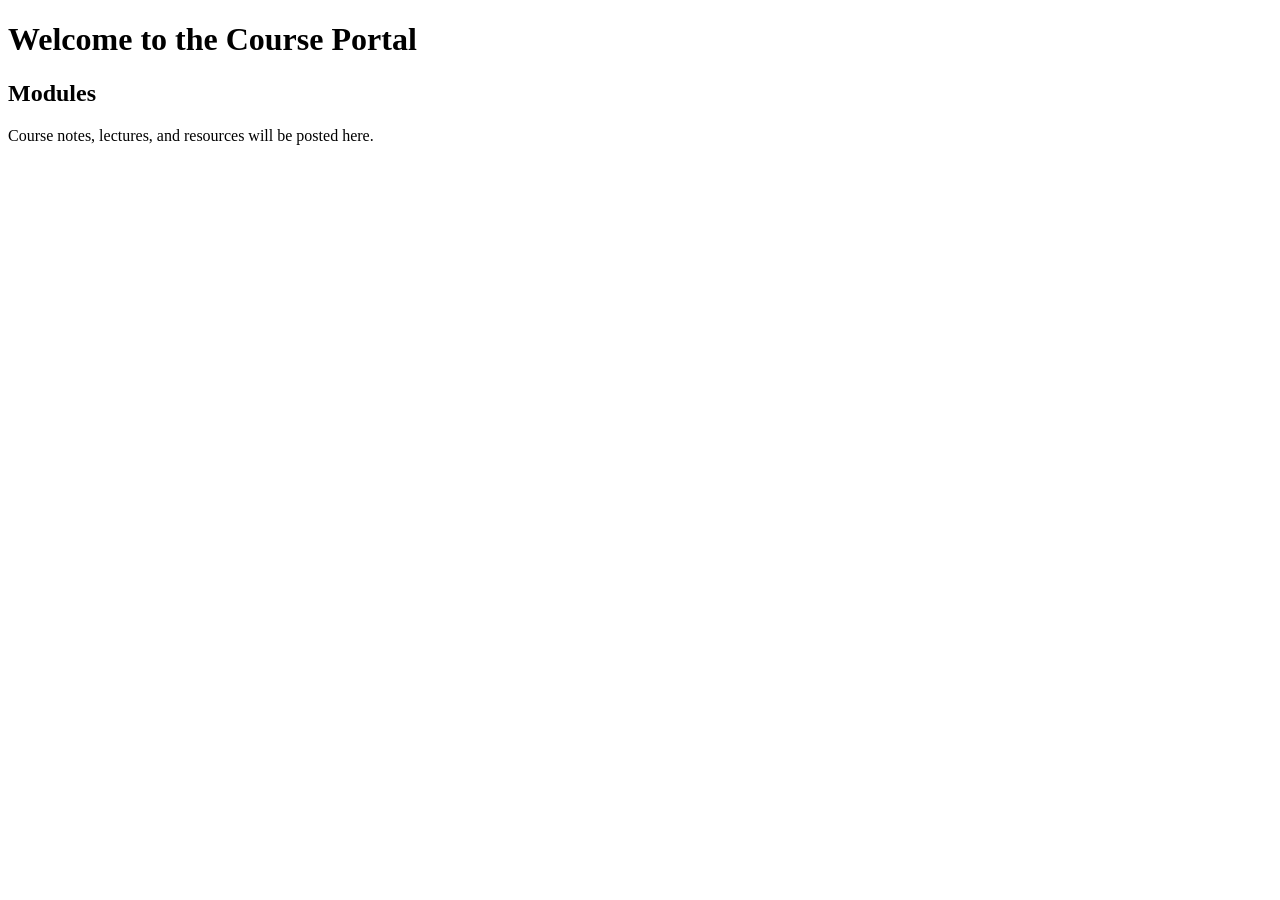
==== index.html @ 561d1044 "Initial commit" ====
<!DOCTYPE html>
<html lang="en">
<head>
  <meta charset="UTF-8">
  <meta name="viewport" content="width=device-width, initial-scale=1.0">
  <title>Educational Learning Portal</title>
  <link rel="stylesheet" href="styles.css">
</head>
<body>
  <header>
    <h1>Welcome to the Course Portal</h1>
  </header>
  <main>
    <section>
      <h2>Modules</h2>
      <p>Course notes, lectures, and resources will be posted here.</p>
    </section>
  </main>
  <script src="app.js"></script>
</body>
</html>
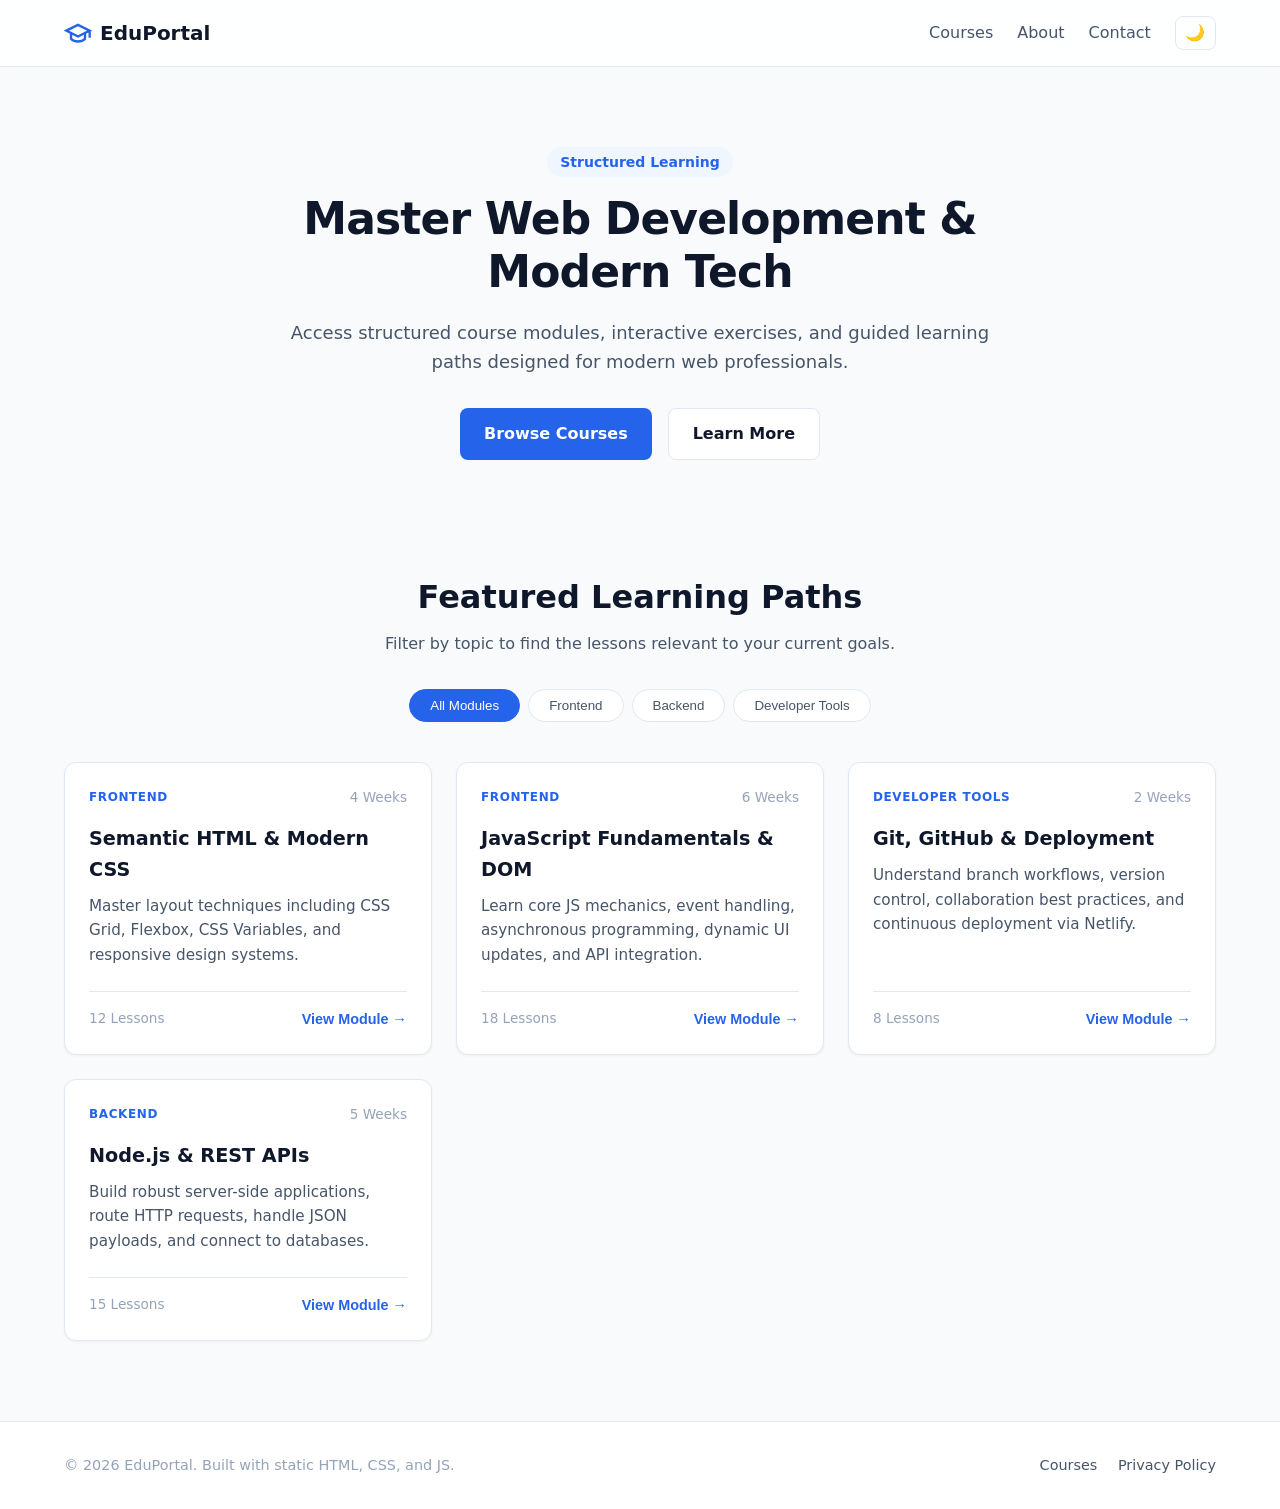
==== commit a2046ced: "Add professional template with dark mode and filterable courses" ====
--- a/index.html
+++ b/index.html
@@ -3,19 +3,151 @@
 <head>
   <meta charset="UTF-8">
   <meta name="viewport" content="width=device-width, initial-scale=1.0">
-  <title>Educational Learning Portal</title>
+  <title>EduPortal — Learning Hub</title>
   <link rel="stylesheet" href="styles.css">
 </head>
 <body>
-  <header>
-    <h1>Welcome to the Course Portal</h1>
+  <!-- Navigation Header -->
+  <header class="navbar">
+    <div class="container nav-container">
+      <a href="#" class="brand">
+        <svg class="brand-icon" viewBox="0 0 24 24" fill="none" stroke="currentColor" stroke-width="2">
+          <path d="M22 10v6M2 10l10-5 10 5-10 5z"/>
+          <path d="M6 12v5c3 3 9 3 12 0v-5"/>
+        </svg>
+        <span>EduPortal</span>
+      </a>
+
+      <nav class="nav-links">
+        <a href="#courses">Courses</a>
+        <a href="#about">About</a>
+        <a href="#contact">Contact</a>
+        <button id="theme-toggle" class="btn-theme" aria-label="Toggle Dark Mode">
+          🌙
+        </button>
+      </nav>
+    </div>
   </header>
-  <main>
-    <section>
-      <h2>Modules</h2>
-      <p>Course notes, lectures, and resources will be posted here.</p>
-    </section>
-  </main>
+
+  <!-- Hero Section -->
+  <section class="hero">
+    <div class="container hero-container">
+      <div class="hero-content">
+        <span class="badge">Structured Learning</span>
+        <h1>Master Web Development & Modern Tech</h1>
+        <p>Access structured course modules, interactive exercises, and guided learning paths designed for modern web professionals.</p>
+        <div class="hero-actions">
+          <a href="#courses" class="btn btn-primary">Browse Courses</a>
+          <a href="#about" class="btn btn-secondary">Learn More</a>
+        </div>
+      </div>
+    </div>
+  </section>
+
+  <!-- Courses Section -->
+  <section id="courses" class="courses container">
+    <div class="section-header">
+      <h2>Featured Learning Paths</h2>
+      <p>Filter by topic to find the lessons relevant to your current goals.</p>
+    </div>
+
+    <!-- Category Filter Controls -->
+    <div class="filter-bar">
+      <button class="filter-btn active" data-filter="all">All Modules</button>
+      <button class="filter-btn" data-filter="frontend">Frontend</button>
+      <button class="filter-btn" data-filter="backend">Backend</button>
+      <button class="filter-btn" data-filter="tools">Developer Tools</button>
+    </div>
+
+    <!-- Course Cards Grid -->
+    <div class="course-grid" id="course-grid">
+      
+      <article class="card" data-category="frontend">
+        <div class="card-header">
+          <span class="card-category">Frontend</span>
+          <span class="card-duration">4 Weeks</span>
+        </div>
+        <div class="card-body">
+          <h3>Semantic HTML & Modern CSS</h3>
+          <p>Master layout techniques including CSS Grid, Flexbox, CSS Variables, and responsive design systems.</p>
+        </div>
+        <div class="card-footer">
+          <span class="status">12 Lessons</span>
+          <button class="btn-link" onclick="openModule('HTML & CSS')">View Module &rarr;</button>
+        </div>
+      </article>
+
+      <article class="card" data-category="frontend">
+        <div class="card-header">
+          <span class="card-category">Frontend</span>
+          <span class="card-duration">6 Weeks</span>
+        </div>
+        <div class="card-body">
+          <h3>JavaScript Fundamentals & DOM</h3>
+          <p>Learn core JS mechanics, event handling, asynchronous programming, dynamic UI updates, and API integration.</p>
+        </div>
+        <div class="card-footer">
+          <span class="status">18 Lessons</span>
+          <button class="btn-link" onclick="openModule('JavaScript')">View Module &rarr;</button>
+        </div>
+      </article>
+
+      <article class="card" data-category="tools">
+        <div class="card-header">
+          <span class="card-category">Developer Tools</span>
+          <span class="card-duration">2 Weeks</span>
+        </div>
+        <div class="card-body">
+          <h3>Git, GitHub & Deployment</h3>
+          <p>Understand branch workflows, version control, collaboration best practices, and continuous deployment via Netlify.</p>
+        </div>
+        <div class="card-footer">
+          <span class="status">8 Lessons</span>
+          <button class="btn-link" onclick="openModule('Git & Deployment')">View Module &rarr;</button>
+        </div>
+      </article>
+
+      <article class="card" data-category="backend">
+        <div class="card-header">
+          <span class="card-category">Backend</span>
+          <span class="card-duration">5 Weeks</span>
+        </div>
+        <div class="card-body">
+          <h3>Node.js & REST APIs</h3>
+          <p>Build robust server-side applications, route HTTP requests, handle JSON payloads, and connect to databases.</p>
+        </div>
+        <div class="card-footer">
+          <span class="status">15 Lessons</span>
+          <button class="btn-link" onclick="openModule('Node.js')">View Module &rarr;</button>
+        </div>
+      </article>
+
+    </div>
+  </section>
+
+  <!-- Interactive Modal Dialog -->
+  <dialog id="lesson-modal" class="modal">
+    <div class="modal-content">
+      <button class="modal-close" id="modal-close" aria-label="Close dialog">&times;</button>
+      <h3 id="modal-title">Module Overview</h3>
+      <p id="modal-description">Detailed syllabus content will load here dynamically.</p>
+      <div class="modal-actions">
+        <button class="btn btn-primary" id="modal-confirm">Start Learning</button>
+      </div>
+    </div>
+  </dialog>
+
+  <!-- Footer -->
+  <footer class="footer">
+    <div class="container footer-container">
+      <p>&copy; 2026 EduPortal. Built with static HTML, CSS, and JS.</p>
+      <div class="footer-links">
+        <a href="#courses">Courses</a>
+        <a href="#about">Privacy Policy</a>
+      </div>
+    </div>
+  </footer>
+
   <script src="app.js"></script>
 </body>
 </html>
--- a/styles.css
+++ b/styles.css
@@ -0,0 +1,434 @@
+/* ==========================================================================
+   1. System Design Tokens (Variables)
+   ========================================================================== */
+:root {
+  --bg-primary: #f8fafc;
+  --bg-surface: #ffffff;
+  --bg-nav: rgba(255, 255, 255, 0.85);
+  --text-primary: #0f172a;
+  --text-secondary: #475569;
+  --text-muted: #94a3b8;
+  --accent: #2563eb;
+  --accent-hover: #1d4ed8;
+  --accent-light: #eff6ff;
+  --border: #e2e8f0;
+  --shadow-sm: 0 1px 3px rgba(0, 0, 0, 0.05);
+  --shadow-md: 0 4px 6px -1px rgba(0, 0, 0, 0.1), 0 2px 4px -2px rgba(0, 0, 0, 0.05);
+  --shadow-lg: 0 10px 15px -3px rgba(0, 0, 0, 0.1), 0 4px 6px -4px rgba(0, 0, 0, 0.05);
+  --radius: 12px;
+  --transition: all 0.25s cubic-bezier(0.4, 0, 0.2, 1);
+}
+
+/* Dark Theme Overrides */
+[data-theme="dark"] {
+  --bg-primary: #0f172a;
+  --bg-surface: #1e293b;
+  --bg-nav: rgba(30, 41, 59, 0.85);
+  --text-primary: #f8fafc;
+  --text-secondary: #cbd5e1;
+  --text-muted: #64748b;
+  --accent: #3b82f6;
+  --accent-hover: #60a5fa;
+  --accent-light: rgba(59, 130, 246, 0.15);
+  --border: #334155;
+  --shadow-sm: 0 1px 3px rgba(0, 0, 0, 0.3);
+  --shadow-md: 0 4px 6px -1px rgba(0, 0, 0, 0.4);
+  --shadow-lg: 0 10px 15px -3px rgba(0, 0, 0, 0.5);
+}
+
+/* ==========================================================================
+   2. Base & Typography
+   ========================================================================== */
+* {
+  box-sizing: border-box;
+  margin: 0;
+  padding: 0;
+}
+
+html {
+  scroll-behavior: smooth;
+  font-family: system-ui, -apple-system, BlinkMacSystemFont, 'Segoe UI', Roboto, Oxygen, Ubuntu, Cantarell, sans-serif;
+}
+
+body {
+  background-color: var(--bg-primary);
+  color: var(--text-primary);
+  line-height: 1.6;
+  transition: background-color 0.3s ease, color 0.3s ease;
+}
+
+.container {
+  max-width: 1200px;
+  margin: 0 auto;
+  padding: 0 1.5rem;
+}
+
+/* ==========================================================================
+   3. Header & Navigation
+   ========================================================================== */
+.navbar {
+  position: sticky;
+  top: 0;
+  z-index: 100;
+  background-color: var(--bg-nav);
+  backdrop-filter: blur(12px);
+  border-bottom: 1px solid var(--border);
+  padding: 1rem 0;
+}
+
+.nav-container {
+  display: flex;
+  justify-content: space-between;
+  align-items: center;
+}
+
+.brand {
+  display: flex;
+  align-items: center;
+  gap: 0.5rem;
+  font-weight: 700;
+  font-size: 1.25rem;
+  color: var(--text-primary);
+  text-decoration: none;
+}
+
+.brand-icon {
+  width: 28px;
+  height: 28px;
+  stroke: var(--accent);
+}
+
+.nav-links {
+  display: flex;
+  align-items: center;
+  gap: 1.5rem;
+}
+
+.nav-links a {
+  color: var(--text-secondary);
+  text-decoration: none;
+  font-weight: 500;
+  transition: var(--transition);
+}
+
+.nav-links a:hover {
+  color: var(--accent);
+}
+
+.btn-theme {
+  background: none;
+  border: 1px solid var(--border);
+  padding: 0.4rem 0.6rem;
+  border-radius: 8px;
+  cursor: pointer;
+  font-size: 1rem;
+  color: var(--text-primary);
+  transition: var(--transition);
+}
+
+.btn-theme:hover {
+  background-color: var(--accent-light);
+}
+
+/* ==========================================================================
+   4. Hero Section
+   ========================================================================== */
+.hero {
+  padding: 5rem 0 4rem;
+  text-align: center;
+}
+
+.hero-container {
+  max-width: 800px;
+}
+
+.badge {
+  display: inline-block;
+  padding: 0.25rem 0.85rem;
+  background-color: var(--accent-light);
+  color: var(--accent);
+  font-weight: 600;
+  font-size: 0.875rem;
+  border-radius: 50px;
+  margin-bottom: 1rem;
+}
+
+.hero h1 {
+  font-size: 2.75rem;
+  line-height: 1.2;
+  font-weight: 800;
+  margin-bottom: 1.25rem;
+  letter-spacing: -0.02em;
+}
+
+.hero p {
+  font-size: 1.125rem;
+  color: var(--text-secondary);
+  margin-bottom: 2rem;
+}
+
+.hero-actions {
+  display: flex;
+  justify-content: center;
+  gap: 1rem;
+}
+
+/* ==========================================================================
+   5. Buttons & Controls
+   ========================================================================== */
+.btn {
+  display: inline-flex;
+  align-items: center;
+  justify-content: center;
+  padding: 0.75rem 1.5rem;
+  font-size: 1rem;
+  font-weight: 600;
+  border-radius: 8px;
+  text-decoration: none;
+  transition: var(--transition);
+  cursor: pointer;
+  border: none;
+}
+
+.btn-primary {
+  background-color: var(--accent);
+  color: #ffffff;
+}
+
+.btn-primary:hover {
+  background-color: var(--accent-hover);
+}
+
+.btn-secondary {
+  background-color: var(--bg-surface);
+  color: var(--text-primary);
+  border: 1px solid var(--border);
+}
+
+.btn-secondary:hover {
+  background-color: var(--accent-light);
+}
+
+/* ==========================================================================
+   6. Courses & Filter Bar
+   ========================================================================== */
+.courses {
+  padding: 3rem 1.5rem 5rem;
+}
+
+.section-header {
+  text-align: center;
+  margin-bottom: 2rem;
+}
+
+.section-header h2 {
+  font-size: 2rem;
+  margin-bottom: 0.5rem;
+}
+
+.section-header p {
+  color: var(--text-secondary);
+}
+
+.filter-bar {
+  display: flex;
+  justify-content: center;
+  gap: 0.5rem;
+  margin-bottom: 2.5rem;
+  flex-wrap: wrap;
+}
+
+.filter-btn {
+  background: var(--bg-surface);
+  border: 1px solid var(--border);
+  color: var(--text-secondary);
+  padding: 0.5rem 1.25rem;
+  border-radius: 50px;
+  font-weight: 500;
+  cursor: pointer;
+  transition: var(--transition);
+}
+
+.filter-btn:hover,
+.filter-btn.active {
+  background-color: var(--accent);
+  color: #ffffff;
+  border-color: var(--accent);
+}
+
+/* ==========================================================================
+   7. Card Grid Layout
+   ========================================================================== */
+.course-grid {
+  display: grid;
+  grid-template-columns: repeat(auto-fill, minmax(280px, 1fr));
+  gap: 1.5rem;
+}
+
+.card {
+  background-color: var(--bg-surface);
+  border: 1px solid var(--border);
+  border-radius: var(--radius);
+  padding: 1.5rem;
+  display: flex;
+  flex-direction: column;
+  box-shadow: var(--shadow-sm);
+  transition: var(--transition);
+}
+
+.card:hover {
+  transform: translateY(-4px);
+  box-shadow: var(--shadow-lg);
+  border-color: var(--accent);
+}
+
+.card.hidden {
+  display: none;
+}
+
+.card-header {
+  display: flex;
+  justify-content: space-between;
+  align-items: center;
+  margin-bottom: 1rem;
+}
+
+.card-category {
+  font-size: 0.75rem;
+  text-transform: uppercase;
+  letter-spacing: 0.05em;
+  font-weight: 700;
+  color: var(--accent);
+}
+
+.card-duration {
+  font-size: 0.85rem;
+  color: var(--text-muted);
+}
+
+.card-body h3 {
+  font-size: 1.2rem;
+  margin-bottom: 0.5rem;
+}
+
+.card-body p {
+  font-size: 0.95rem;
+  color: var(--text-secondary);
+  margin-bottom: 1.5rem;
+}
+
+.card-footer {
+  margin-top: auto;
+  display: flex;
+  justify-content: space-between;
+  align-items: center;
+  padding-top: 1rem;
+  border-top: 1px solid var(--border);
+}
+
+.status {
+  font-size: 0.85rem;
+  color: var(--text-muted);
+}
+
+.btn-link {
+  background: none;
+  border: none;
+  color: var(--accent);
+  font-weight: 600;
+  cursor: pointer;
+  font-size: 0.9rem;
+  transition: var(--transition);
+}
+
+.btn-link:hover {
+  color: var(--accent-hover);
+}
+
+/* ==========================================================================
+   8. Modal Dialog Component
+   ========================================================================== */
+.modal {
+  margin: auto;
+  padding: 0;
+  border: none;
+  border-radius: var(--radius);
+  background: transparent;
+}
+
+.modal::backdrop {
+  background: rgba(0, 0, 0, 0.5);
+  backdrop-filter: blur(4px);
+}
+
+.modal-content {
+  background-color: var(--bg-surface);
+  color: var(--text-primary);
+  padding: 2rem;
+  max-width: 450px;
+  border-radius: var(--radius);
+  border: 1px solid var(--border);
+  box-shadow: var(--shadow-lg);
+  position: relative;
+}
+
+.modal-close {
+  position: absolute;
+  top: 1rem;
+  right: 1rem;
+  background: none;
+  border: none;
+  font-size: 1.5rem;
+  color: var(--text-muted);
+  cursor: pointer;
+}
+
+.modal h3 {
+  margin-bottom: 1rem;
+}
+
+.modal p {
+  color: var(--text-secondary);
+  margin-bottom: 1.5rem;
+}
+
+/* ==========================================================================
+   9. Footer & Responsive Layout
+   ========================================================================== */
+.footer {
+  border-top: 1px solid var(--border);
+  padding: 2rem 0;
+  background-color: var(--bg-surface);
+}
+
+.footer-container {
+  display: flex;
+  justify-content: space-between;
+  align-items: center;
+  flex-wrap: wrap;
+  gap: 1rem;
+  font-size: 0.9rem;
+  color: var(--text-muted);
+}
+
+.footer-links a {
+  color: var(--text-secondary);
+  text-decoration: none;
+  margin-left: 1rem;
+}
+
+@media (max-width: 640px) {
+  .hero h1 {
+    font-size: 2rem;
+  }
+  .hero-actions {
+    flex-direction: column;
+  }
+  .footer-container {
+    flex-direction: column;
+    text-align: center;
+  }
+  .footer-links a {
+    margin: 0 0.5rem;
+  }
+}
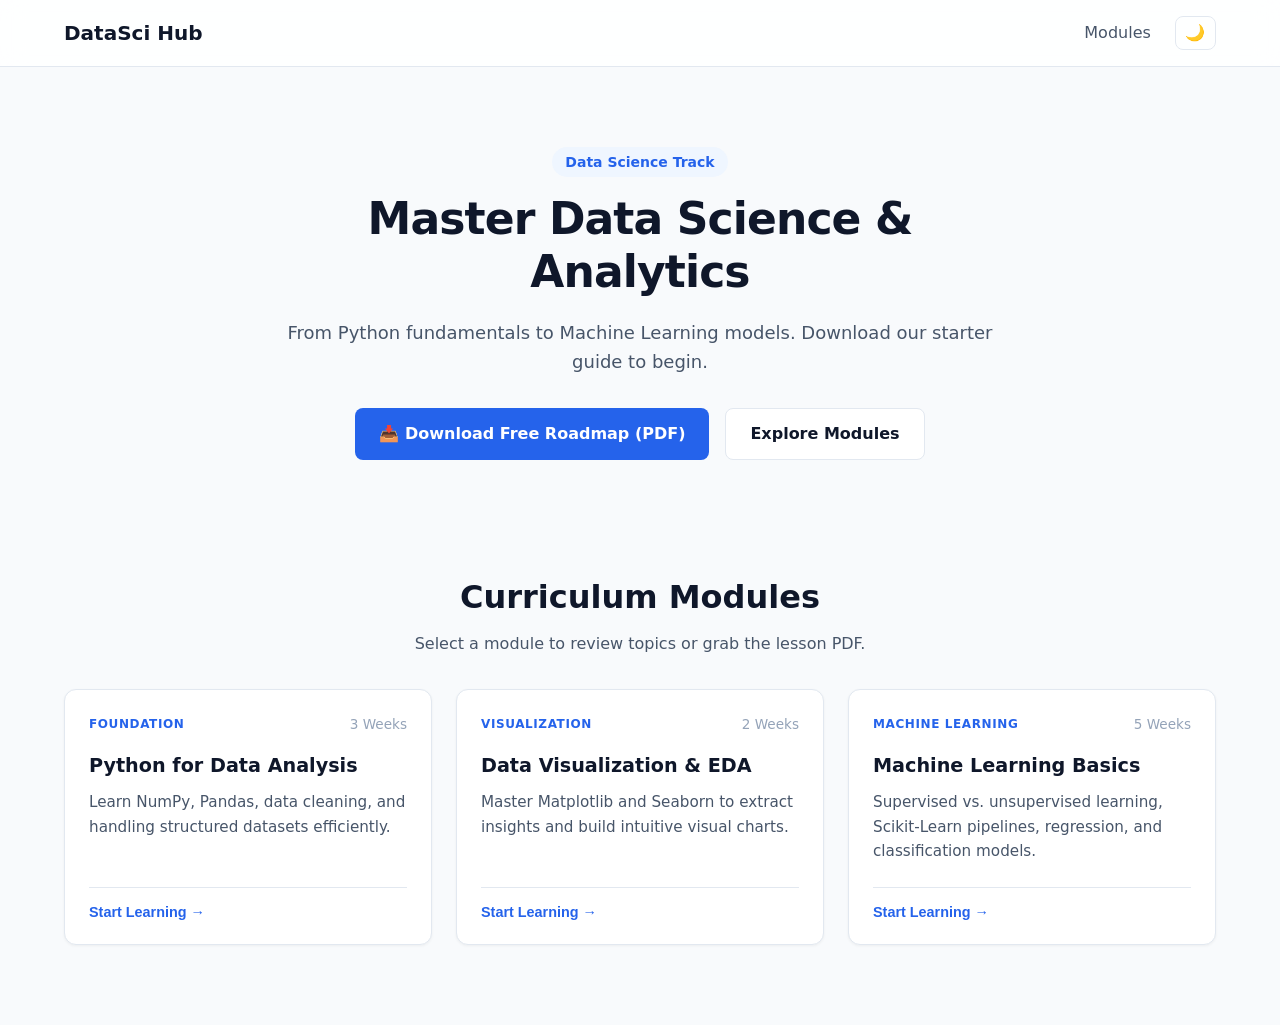
==== commit 0d901755: "add Pdf document" ====
--- a/index.html
+++ b/index.html
@@ -3,28 +3,19 @@
 <head>
   <meta charset="UTF-8">
   <meta name="viewport" content="width=device-width, initial-scale=1.0">
-  <title>EduPortal — Learning Hub</title>
+  <title>Data Science Hub</title>
   <link rel="stylesheet" href="styles.css">
 </head>
 <body>
-  <!-- Navigation Header -->
+  <!-- Header -->
   <header class="navbar">
     <div class="container nav-container">
       <a href="#" class="brand">
-        <svg class="brand-icon" viewBox="0 0 24 24" fill="none" stroke="currentColor" stroke-width="2">
-          <path d="M22 10v6M2 10l10-5 10 5-10 5z"/>
-          <path d="M6 12v5c3 3 9 3 12 0v-5"/>
-        </svg>
-        <span>EduPortal</span>
+        <span>DataSci Hub</span>
       </a>
-
       <nav class="nav-links">
-        <a href="#courses">Courses</a>
-        <a href="#about">About</a>
-        <a href="#contact">Contact</a>
-        <button id="theme-toggle" class="btn-theme" aria-label="Toggle Dark Mode">
-          🌙
-        </button>
+        <a href="#courses">Modules</a>
+        <button id="theme-toggle" class="btn-theme">🌙</button>
       </nav>
     </div>
   </header>
@@ -32,122 +23,97 @@
   <!-- Hero Section -->
   <section class="hero">
     <div class="container hero-container">
-      <div class="hero-content">
-        <span class="badge">Structured Learning</span>
-        <h1>Master Web Development & Modern Tech</h1>
-        <p>Access structured course modules, interactive exercises, and guided learning paths designed for modern web professionals.</p>
-        <div class="hero-actions">
-          <a href="#courses" class="btn btn-primary">Browse Courses</a>
-          <a href="#about" class="btn btn-secondary">Learn More</a>
-        </div>
+      <span class="badge">Data Science Track</span>
+      <h1>Master Data Science & Analytics</h1>
+      <p>From Python fundamentals to Machine Learning models. Download our starter guide to begin.</p>
+      <div class="hero-actions">
+        <!-- Direct PDF Download Link -->
+        <a href="assets/data-science-roadmap.pdf" download class="btn btn-primary">
+          📥 Download Free Roadmap (PDF)
+        </a>
+        <a href="#courses" class="btn btn-secondary">Explore Modules</a>
       </div>
     </div>
   </section>
 
-  <!-- Courses Section -->
+  <!-- Data Science Modules -->
   <section id="courses" class="courses container">
     <div class="section-header">
-      <h2>Featured Learning Paths</h2>
-      <p>Filter by topic to find the lessons relevant to your current goals.</p>
+      <h2>Curriculum Modules</h2>
+      <p>Select a module to review topics or grab the lesson PDF.</p>
     </div>
 
-    <!-- Category Filter Controls -->
-    <div class="filter-bar">
-      <button class="filter-btn active" data-filter="all">All Modules</button>
-      <button class="filter-btn" data-filter="frontend">Frontend</button>
-      <button class="filter-btn" data-filter="backend">Backend</button>
-      <button class="filter-btn" data-filter="tools">Developer Tools</button>
-    </div>
-
-    <!-- Course Cards Grid -->
-    <div class="course-grid" id="course-grid">
+    <div class="course-grid">
       
-      <article class="card" data-category="frontend">
+      <!-- Module 1 -->
+      <article class="card">
         <div class="card-header">
-          <span class="card-category">Frontend</span>
-          <span class="card-duration">4 Weeks</span>
+          <span class="card-category">Foundation</span>
+          <span class="card-duration">3 Weeks</span>
         </div>
         <div class="card-body">
-          <h3>Semantic HTML & Modern CSS</h3>
-          <p>Master layout techniques including CSS Grid, Flexbox, CSS Variables, and responsive design systems.</p>
+          <h3>Python for Data Analysis</h3>
+          <p>Learn NumPy, Pandas, data cleaning, and handling structured datasets efficiently.</p>
         </div>
         <div class="card-footer">
-          <span class="status">12 Lessons</span>
-          <button class="btn-link" onclick="openModule('HTML & CSS')">View Module &rarr;</button>
+          <button class="btn-link" onclick="openModule('Python for Data Analysis', 'assets/data-science-roadmap.pdf')">
+            Start Learning &rarr;
+          </button>
         </div>
       </article>
 
-      <article class="card" data-category="frontend">
+      <!-- Module 2 -->
+      <article class="card">
         <div class="card-header">
-          <span class="card-category">Frontend</span>
-          <span class="card-duration">6 Weeks</span>
+          <span class="card-category">Visualization</span>
+          <span class="card-duration">2 Weeks</span>
         </div>
         <div class="card-body">
-          <h3>JavaScript Fundamentals & DOM</h3>
-          <p>Learn core JS mechanics, event handling, asynchronous programming, dynamic UI updates, and API integration.</p>
+          <h3>Data Visualization & EDA</h3>
+          <p>Master Matplotlib and Seaborn to extract insights and build intuitive visual charts.</p>
         </div>
         <div class="card-footer">
-          <span class="status">18 Lessons</span>
-          <button class="btn-link" onclick="openModule('JavaScript')">View Module &rarr;</button>
+          <button class="btn-link" onclick="openModule('Data Visualization & EDA', 'assets/data-science-roadmap.pdf')">
+            Start Learning &rarr;
+          </button>
         </div>
       </article>
 
-      <article class="card" data-category="tools">
+      <!-- Module 3 -->
+      <article class="card">
         <div class="card-header">
-          <span class="card-category">Developer Tools</span>
-          <span class="card-duration">2 Weeks</span>
-        </div>
-        <div class="card-body">
-          <h3>Git, GitHub & Deployment</h3>
-          <p>Understand branch workflows, version control, collaboration best practices, and continuous deployment via Netlify.</p>
-        </div>
-        <div class="card-footer">
-          <span class="status">8 Lessons</span>
-          <button class="btn-link" onclick="openModule('Git & Deployment')">View Module &rarr;</button>
-        </div>
-      </article>
-
-      <article class="card" data-category="backend">
-        <div class="card-header">
-          <span class="card-category">Backend</span>
+          <span class="card-category">Machine Learning</span>
           <span class="card-duration">5 Weeks</span>
         </div>
         <div class="card-body">
-          <h3>Node.js & REST APIs</h3>
-          <p>Build robust server-side applications, route HTTP requests, handle JSON payloads, and connect to databases.</p>
+          <h3>Machine Learning Basics</h3>
+          <p>Supervised vs. unsupervised learning, Scikit-Learn pipelines, regression, and classification models.</p>
         </div>
         <div class="card-footer">
-          <span class="status">15 Lessons</span>
-          <button class="btn-link" onclick="openModule('Node.js')">View Module &rarr;</button>
+          <button class="btn-link" onclick="openModule('Machine Learning Basics', 'assets/data-science-roadmap.pdf')">
+            Start Learning &rarr;
+          </button>
         </div>
       </article>
 
     </div>
   </section>
 
-  <!-- Interactive Modal Dialog -->
+  <!-- Interactive Modal with PDF Download -->
   <dialog id="lesson-modal" class="modal">
     <div class="modal-content">
-      <button class="modal-close" id="modal-close" aria-label="Close dialog">&times;</button>
+      <button class="modal-close" id="modal-close">&times;</button>
       <h3 id="modal-title">Module Overview</h3>
-      <p id="modal-description">Detailed syllabus content will load here dynamically.</p>
+      <p id="modal-description">Course details load here...</p>
       <div class="modal-actions">
-        <button class="btn btn-primary" id="modal-confirm">Start Learning</button>
+        <!-- Dynamic PDF Download Button inside Modal -->
+        <a id="modal-download-btn" href="#" download class="btn btn-primary">
+          📄 Download Starter PDF
+        </a>
       </div>
     </div>
   </dialog>
 
-  <!-- Footer -->
-  <footer class="footer">
-    <div class="container footer-container">
-      <p>&copy; 2026 EduPortal. Built with static HTML, CSS, and JS.</p>
-      <div class="footer-links">
-        <a href="#courses">Courses</a>
-        <a href="#about">Privacy Policy</a>
-      </div>
-    </div>
-  </footer>
-
   <script src="app.js"></script>
 </body>
 </html>
